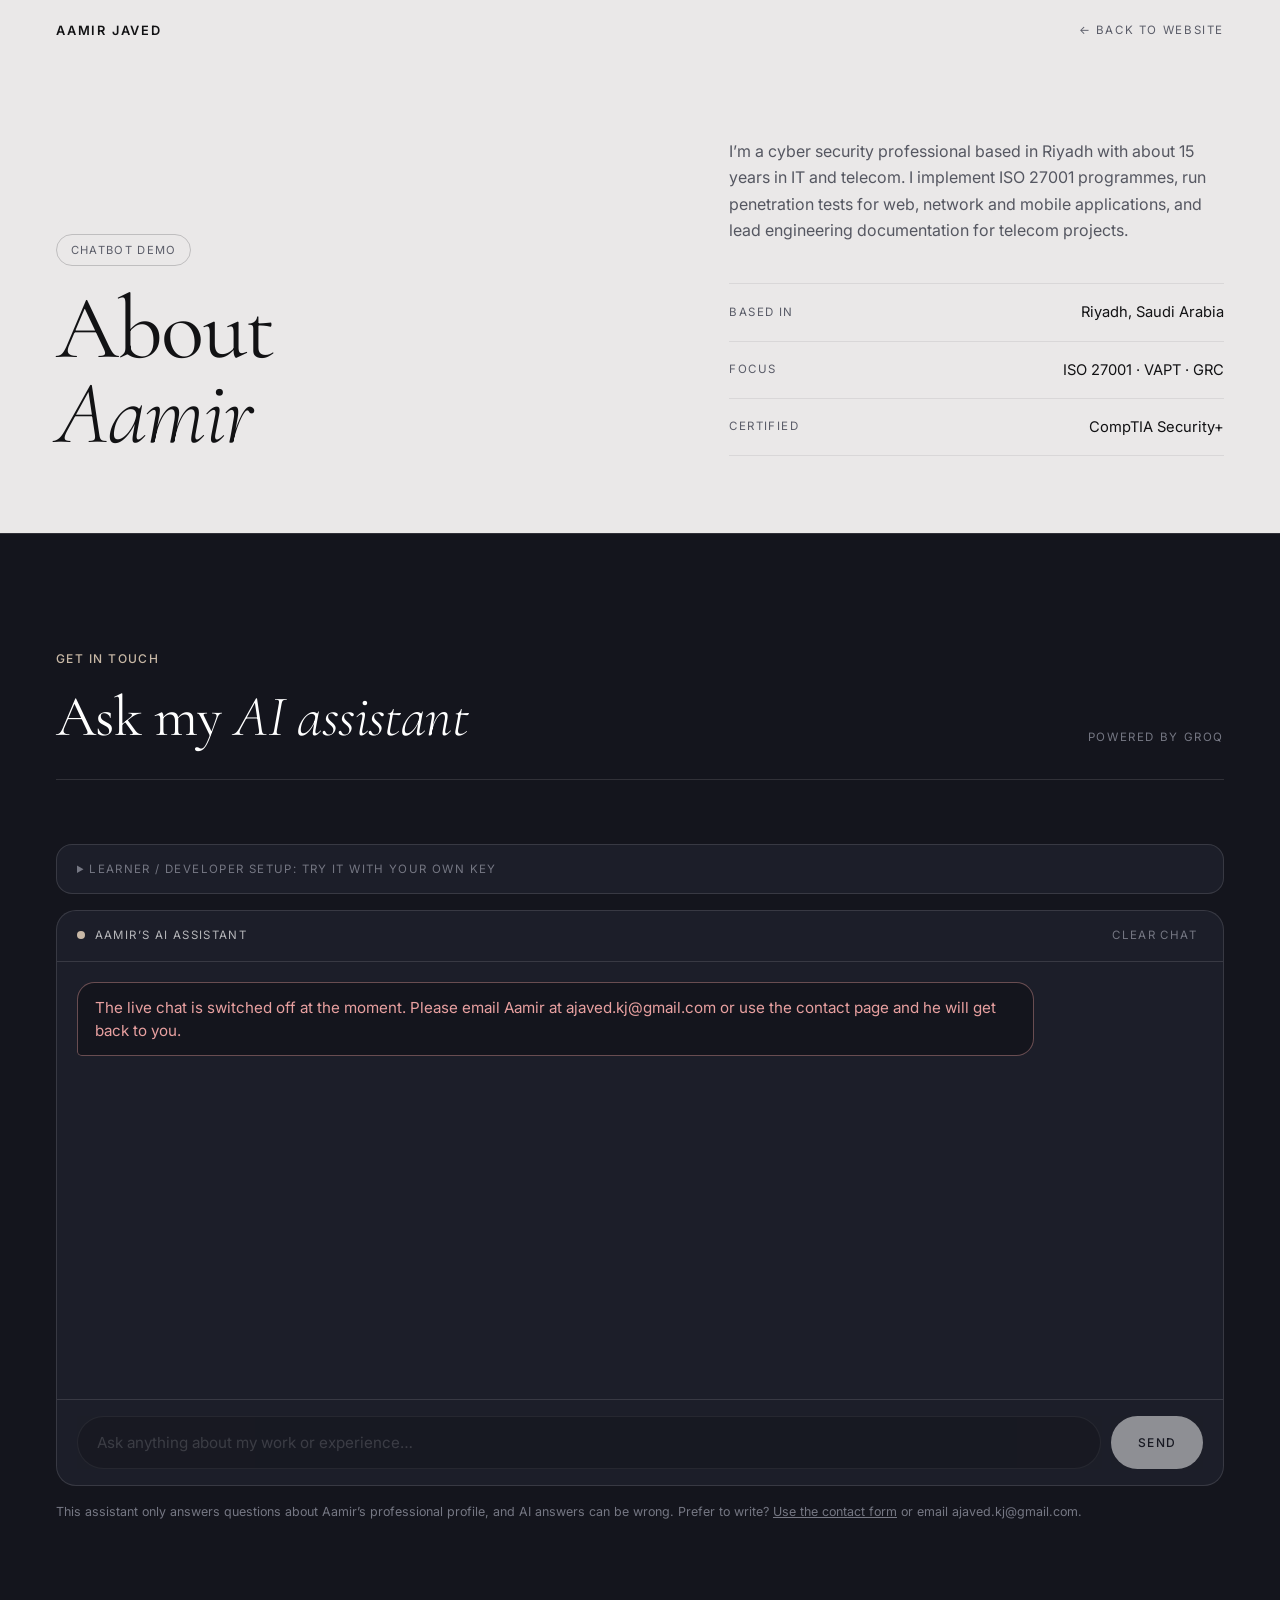
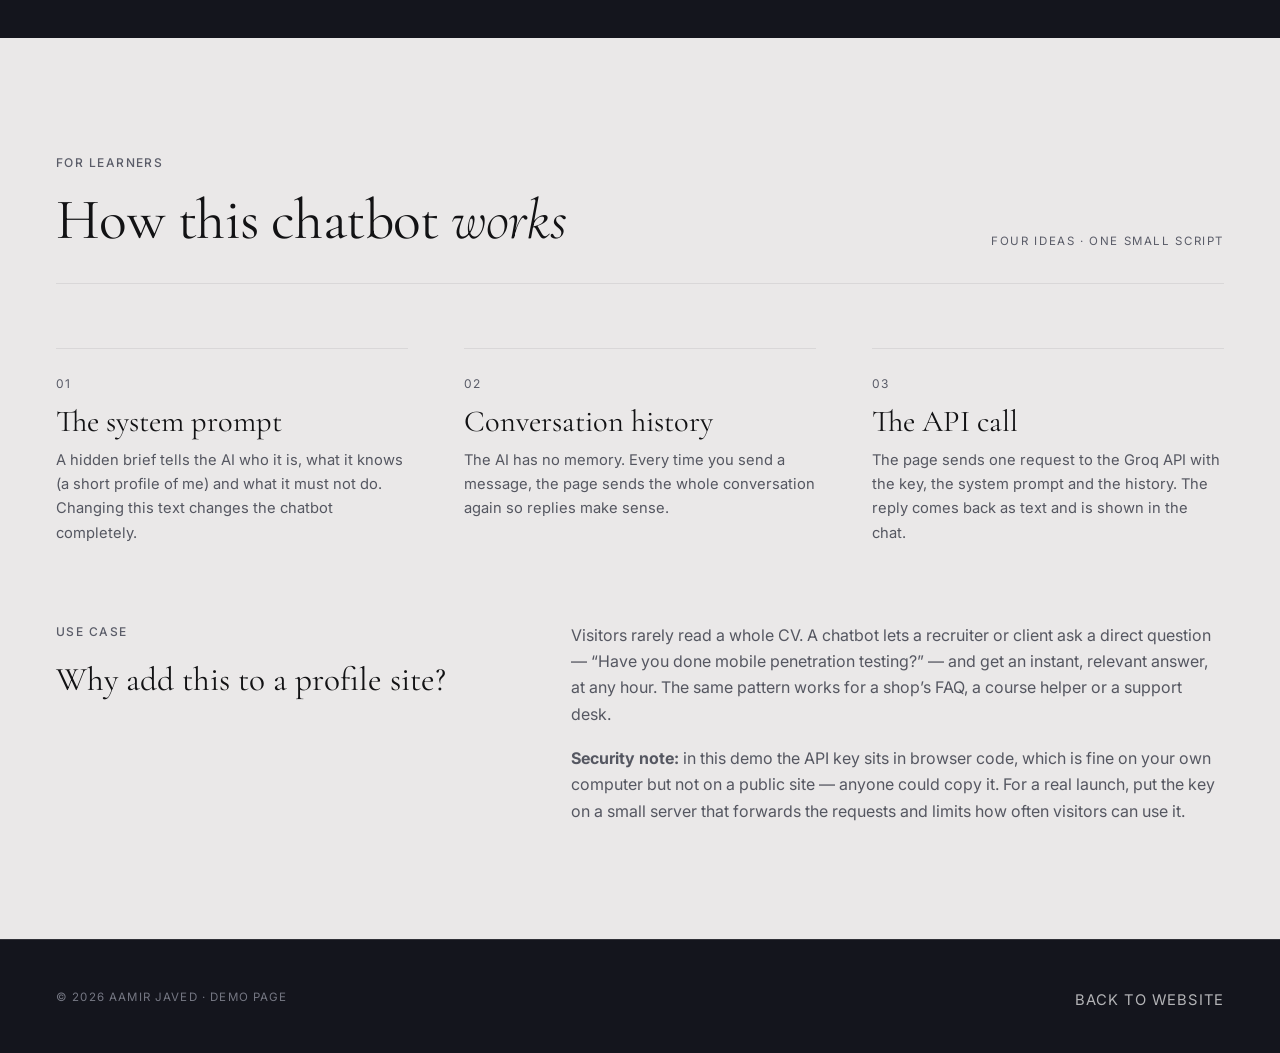
==== chatbot.html @ 87135694 "Add profile chatbot and link Get in touch buttons to it - chatbot.html/chatbot.js: simple chat page " ====
<!DOCTYPE html>
<html lang="en">
<head>
  <meta charset="utf-8">
  <meta name="viewport" content="width=device-width, initial-scale=1">
  <title>Ask Aamir's AI — Chatbot Demo</title>
  <meta name="description" content="A simple demo chatbot that answers questions about Aamir Javed, built with plain HTML, JavaScript and the Groq API.">
  <link rel="preconnect" href="https://fonts.googleapis.com">
  <link rel="preconnect" href="https://fonts.gstatic.com" crossorigin>
  <link href="https://fonts.googleapis.com/css2?family=Cormorant+Garamond:ital,wght@0,300;0,400;0,500;1,300;1,400&family=Inter:wght@300;400;500&display=swap" rel="stylesheet">
  <link rel="stylesheet" href="styles.css">
  <style>
    /* Page-specific styles for the chatbot demo (colours come from styles.css tokens) */
    .demo-top { display: flex; justify-content: space-between; align-items: center; padding: 1.25rem var(--gutter); max-width: var(--max); margin: 0 auto; }
    .demo-top a.brand { font-size: .8rem; font-weight: 600; letter-spacing: .14em; text-transform: uppercase; }
    .demo-top a.back { font-size: .72rem; letter-spacing: .14em; text-transform: uppercase; color: var(--slate-strong); }
    .demo-top a.back:hover { color: var(--obsidian); }
    .intro { padding: clamp(2.5rem, 6vw, 5rem) 0 clamp(3rem, 6vw, 5rem); }
    .intro__grid { display: grid; gap: 2.5rem; }
    @media (min-width: 900px) { .intro__grid { grid-template-columns: 6fr 5fr; gap: 5rem; align-items: end; } }
    .badge { display: inline-block; padding: .35rem .85rem; border-radius: 999px; border: 1px solid rgba(20,21,29,.2); font-size: .7rem; letter-spacing: .12em; text-transform: uppercase; color: var(--slate-strong); margin-bottom: 1.25rem; }

    /* Key box (shown only when no key is configured) */
    .keybox { margin-bottom: 1rem; padding: .9rem 1.25rem; border: 1px solid var(--hair-dark); border-radius: 1rem; background: var(--charcoal); }
    .keybox summary { cursor: pointer; font-size: .72rem; letter-spacing: .12em; text-transform: uppercase; color: var(--slate); }
    .keybox > p, .keybox > form { margin-top: .85rem; }
    .keybox p { font-size: .85rem; color: var(--body-dark); }
    .keybox__row { display: flex; gap: .6rem; flex-wrap: wrap; }
    .keybox input { flex: 1 1 14rem; min-width: 0; background: var(--obsidian); border: 1px solid var(--hair-dark); border-radius: 999px; padding: .7rem 1.1rem; color: var(--chalk); }
    .keybox input:focus { outline: none; border-color: var(--champagne); }
    .keybox[hidden] { display: none; }

    /* Chat window */
    .chat { background: var(--charcoal); border: 1px solid var(--hair-dark); border-radius: 1.25rem; display: flex; flex-direction: column; height: min(36rem, 75vh); overflow: hidden; }
    .chat__head { display: flex; justify-content: space-between; align-items: center; gap: 1rem; padding: .9rem 1.25rem; border-bottom: 1px solid var(--hair-dark); font-size: .72rem; letter-spacing: .12em; text-transform: uppercase; color: var(--body-dark); }
    .chat__head i { display: inline-block; width: 8px; height: 8px; border-radius: 50%; background: var(--champagne); margin-right: .6rem; }
    .chat__clear { background: none; border: 0; color: var(--slate); font-size: .72rem; letter-spacing: .12em; text-transform: uppercase; cursor: pointer; }
    .chat__clear:hover { color: var(--chalk); }
    .chat__log { flex: 1; overflow-y: auto; padding: 1.25rem; display: flex; flex-direction: column; gap: .9rem; scroll-behavior: smooth; }
    .msg { max-width: 85%; padding: .8rem 1.05rem; border-radius: 1.1rem; font-size: .95rem; line-height: 1.55; white-space: pre-wrap; overflow-wrap: anywhere; }
    .msg--bot { align-self: flex-start; background: var(--obsidian); color: var(--chalk); border: 1px solid var(--hair-dark); border-bottom-left-radius: .3rem; }
    .msg--user { align-self: flex-end; background: var(--paper); color: var(--ink); border-bottom-right-radius: .3rem; }
    .msg--error { color: #E8A0A0; border-color: rgba(232, 160, 160, .4); }
    .typing { display: inline-flex; gap: 5px; padding: .35rem 0; }
    .typing span { width: 6px; height: 6px; border-radius: 50%; background: var(--slate); animation: blink 1.2s infinite ease-in-out; }
    .typing span:nth-child(2) { animation-delay: .15s; }
    .typing span:nth-child(3) { animation-delay: .3s; }
    @keyframes blink { 0%, 80%, 100% { opacity: .25; } 40% { opacity: 1; } }
    .chat__suggest { display: flex; flex-wrap: wrap; gap: .5rem; padding: 0 1.25rem .9rem; }
    .chip { background: transparent; cursor: pointer; font-size: .78rem; padding: .45rem .95rem; border-radius: 999px; border: 1px solid var(--hair-dark); color: var(--body-dark); transition: background .3s, color .3s; }
    .chip:hover { background: var(--chalk); color: var(--obsidian); }
    .chat__form { display: flex; gap: .6rem; padding: 1rem 1.25rem; border-top: 1px solid var(--hair-dark); }
    .chat__input { flex: 1; min-width: 0; background: var(--obsidian); border: 1px solid var(--hair-dark); border-radius: 999px; padding: .8rem 1.2rem; color: var(--chalk); font-size: .95rem; }
    .chat__input:focus { outline: none; border-color: var(--champagne); }
    .chat__input::placeholder { color: rgba(255,255,255,.3); }
    .chat__send:disabled, .chat__input:disabled { opacity: .5; cursor: not-allowed; }
    .note { margin-top: 1rem; font-size: .78rem; color: var(--slate); }
    @media (prefers-reduced-motion: reduce) { .typing span { animation: none; opacity: .6; } .chat__log { scroll-behavior: auto; } }
  </style>
</head>
<body>

  <!-- [LIGHT] TOP BAR -->
  <div class="section--light">
    <div class="demo-top">
      <a class="brand" href="index.html">Aamir Javed</a>
      <a class="back" href="index.html">← Back to website</a>
    </div>
  </div>

  <main id="main">

    <!-- [LIGHT] ABOUT US (dummy profile) -->
    <section class="section--light intro">
      <div class="wrap">
        <div class="intro__grid">
          <div>
            <span class="badge">Chatbot demo</span>
            <h1 class="text-billboard">About<br><em>Aamir</em></h1>
          </div>
          <div>
            <p class="text-body">
              I’m a cyber security professional based in Riyadh with about 15 years in IT and telecom.
              I implement ISO 27001 programmes, run penetration tests for web, network and mobile
              applications, and lead engineering documentation for telecom projects.
            </p>
            <dl class="facts">
              <div><dt>Based in</dt><dd>Riyadh, Saudi Arabia</dd></div>
              <div><dt>Focus</dt><dd>ISO 27001 · VAPT · GRC</dd></div>
              <div><dt>Certified</dt><dd>CompTIA Security+</dd></div>
            </dl>
          </div>
        </div>
      </div>
    </section>

    <!-- [DARK] CHATBOT -->
    <section class="section section--dark" id="chat-section">
      <div class="wrap">
        <div class="sec-head">
          <div>
            <span class="eyebrow">Get in touch</span>
            <h2 class="text-section-title">Ask my <em>AI assistant</em></h2>
          </div>
          <p class="sec-head__meta">Powered by Groq</p>
        </div>

        <details class="keybox" id="keybox" hidden>
          <summary>Learner / developer setup: try it with your own key</summary>
          <p>Paste your own Groq API key to test this demo. It is kept only in this browser tab and sent only to api.groq.com.</p>
          <form class="keybox__row" id="key-form">
            <label for="key-input" style="position:absolute;left:-9999px">Groq API key</label>
            <input id="key-input" type="password" autocomplete="off" placeholder="gsk_…" spellcheck="false">
            <button class="btn btn--light" type="submit">Use key</button>
          </form>
        </details>

        <div class="chat" aria-label="Chat with Aamir's AI assistant">
          <div class="chat__head">
            <span><i></i>Aamir’s AI assistant</span>
            <button class="chat__clear" id="clear-btn" type="button">Clear chat</button>
          </div>
          <div class="chat__log" id="log" role="log" aria-live="polite"></div>
          <div class="chat__suggest" id="suggest">
            <button class="chip" type="button">What does Aamir do?</button>
            <button class="chip" type="button">Tell me about his VAPT experience</button>
            <button class="chip" type="button">Which certifications does he hold?</button>
            <button class="chip" type="button">How can I contact him?</button>
          </div>
          <form class="chat__form" id="chat-form" autocomplete="off">
            <label for="chat-input" style="position:absolute;left:-9999px">Your question</label>
            <input class="chat__input" id="chat-input" type="text" maxlength="500" placeholder="Ask anything about my work or experience…">
            <button class="btn btn--light chat__send" id="send-btn" type="submit">Send</button>
          </form>
        </div>
        <p class="note">This assistant only answers questions about Aamir’s professional profile, and AI answers can be wrong.
          Prefer to write? <a href="contact.html" style="text-decoration:underline">Use the contact form</a> or email ajaved.kj@gmail.com.</p>      </div>
    </section>

    <!-- [LIGHT] HOW IT WORKS (for learners) -->
    <section class="section section--light">
      <div class="wrap">
        <div class="sec-head" style="border-color:var(--hair-light)">
          <div>
            <span class="eyebrow">For learners</span>
            <h2 class="text-section-title">How this chatbot <em>works</em></h2>
          </div>
          <p class="sec-head__meta">Four ideas · one small script</p>
        </div>

        <div class="cols-3" style="--tone:light">
          <div class="col-item" style="border-color:var(--hair-light)">
            <span class="col-item__num" style="color:var(--slate-strong)">01</span>
            <h3>The system prompt</h3>
            <p style="color:var(--body-light)">A hidden brief tells the AI who it is, what it knows (a short profile of me) and what it must not do. Changing this text changes the chatbot completely.</p>
          </div>
          <div class="col-item" style="border-color:var(--hair-light)">
            <span class="col-item__num" style="color:var(--slate-strong)">02</span>
            <h3>Conversation history</h3>
            <p style="color:var(--body-light)">The AI has no memory. Every time you send a message, the page sends the whole conversation again so replies make sense.</p>
          </div>
          <div class="col-item" style="border-color:var(--hair-light)">
            <span class="col-item__num" style="color:var(--slate-strong)">03</span>
            <h3>The API call</h3>
            <p style="color:var(--body-light)">The page sends one request to the Groq API with the key, the system prompt and the history. The reply comes back as text and is shown in the chat.</p>
          </div>
        </div>

        <div class="split" style="margin-top:clamp(3rem,6vw,5rem)">
          <div>
            <span class="eyebrow">Use case</span>
            <h3 class="text-lead">Why add this to a profile site?</h3>
          </div>
          <div>
            <p class="text-body">Visitors rarely read a whole CV. A chatbot lets a recruiter or client ask a direct question — “Have you done mobile penetration testing?” — and get an instant, relevant answer, at any hour. The same pattern works for a shop’s FAQ, a course helper or a support desk.</p>
            <p class="text-body"><strong>Security note:</strong> in this demo the API key sits in browser code, which is fine on your own computer but not on a public site — anyone could copy it. For a real launch, put the key on a small server that forwards the requests and limits how often visitors can use it.</p>
          </div>
        </div>
      </div>
    </section>
  </main>

  <footer class="footer">
    <div class="wrap">
      <div class="footer__base" style="margin-top:0;padding-top:0;border-top:0">
        <span>© <span id="year">2026</span> Aamir Javed · Demo page</span>
        <span><a href="index.html">Back to website</a></span>
      </div>
    </div>
  </footer>

  <!-- Your key lives in config.js (git-ignored). See config.example.js -->
  <script src="config.js"></script>
  <script src="chatbot.js"></script>
</body>
</html>
---- styles.css ----
/* ==========================================================================
   Luxury Editorial Profile — shared styles
   Tokens come from aventura_luxury_editorial_design_system.md
   ========================================================================== */

:root {
  /* Palette */
  --paper: #EAE8E8;
  --bone: #F4F2EF;
  --obsidian: #14151D;
  --charcoal: #1C1E29;
  --ink: #121214;
  --chalk: #FFFFFF;
  --slate: #757783;
  --slate-strong: #5A5C68;      /* slightly darker slate for small text on light (better contrast) */
  --champagne: #C8B8A6;
  --hair-light: rgba(20, 21, 29, 0.08);
  --hair-dark: rgba(255, 255, 255, 0.12);
  --body-light: #555761;
  --body-dark: rgba(255, 255, 255, 0.68);

  /* Type */
  --font-display: 'Cormorant Garamond', 'Playfair Display', Georgia, serif;
  --font-body: 'Inter', -apple-system, 'Segoe UI', sans-serif;

  /* Layout */
  --gutter: clamp(1.5rem, 5vw, 3.5rem);
  --max: 1280px;
  --ease: cubic-bezier(0.22, 0.61, 0.36, 1);
}

*, *::before, *::after { box-sizing: border-box; }
html { scroll-behavior: smooth; -webkit-text-size-adjust: 100%; }
body {
  margin: 0;
  background: var(--paper);
  color: var(--ink);
  font-family: var(--font-body);
  font-size: 1rem;
  line-height: 1.65;
  font-weight: 400;
  -webkit-font-smoothing: antialiased;
}
img { max-width: 100%; display: block; }
a { color: inherit; text-decoration: none; }
h1, h2, h3, p, ul { margin: 0; }
ul { padding: 0; list-style: none; }
button, input, select, textarea { font: inherit; color: inherit; }
:focus-visible { outline: 2px solid var(--champagne); outline-offset: 3px; }

.skip-link {
  position: absolute; left: 1rem; top: -4rem; z-index: 100;
  background: var(--obsidian); color: var(--chalk);
  padding: 0.6rem 1rem; border-radius: 999px; font-size: 0.8rem;
  transition: top 0.2s;
}
.skip-link:focus { top: 1rem; }

/* ---------- Layout helpers ---------- */
.wrap { max-width: var(--max); margin: 0 auto; padding: 0 var(--gutter); }
.section { padding: clamp(4.5rem, 9vw, 8rem) 0; }
.section--light { background: var(--paper); color: var(--ink); }
.section--bone  { background: var(--bone);  color: var(--ink); }
.section--dark  { background: var(--obsidian); color: var(--chalk); border-top: 1px solid var(--hair-dark); }
.section--tight-top { padding-top: 0; }

/* ---------- Typography ---------- */
.text-billboard {
  font-family: var(--font-display);
  font-size: clamp(3.2rem, 7vw, 6.5rem);
  line-height: 0.95;
  letter-spacing: -0.02em;
  font-weight: 400;
}
.text-section-title {
  font-family: var(--font-display);
  font-size: clamp(2.2rem, 4.5vw, 4rem);
  line-height: 1.05;
  font-weight: 400;
  letter-spacing: -0.01em;
}
.text-lead {
  font-family: var(--font-display);
  font-size: clamp(1.5rem, 2.6vw, 2.25rem);
  line-height: 1.25;
  font-weight: 400;
}
.text-billboard em, .text-section-title em, .text-lead em { font-style: italic; font-weight: 300; }
.eyebrow {
  display: block;
  font-size: 0.75rem;
  letter-spacing: 0.12em;
  text-transform: uppercase;
  font-weight: 500;
  color: var(--slate-strong);
  margin-bottom: 1.1rem;
}
.section--dark .eyebrow { color: var(--champagne); }
.text-body { color: var(--body-light); }
.section--dark .text-body { color: var(--body-dark); }
.text-body + .text-body { margin-top: 1.1rem; }
.mono { font-variant-numeric: tabular-nums; letter-spacing: 0.04em; }

/* ---------- Buttons ---------- */
.btn {
  display: inline-flex; align-items: center; gap: 0.6rem;
  padding: 0.85rem 1.6rem;
  border-radius: 999px;
  font-size: 0.75rem; letter-spacing: 0.12em; text-transform: uppercase; font-weight: 500;
  border: 1px solid transparent;
  cursor: pointer;
  transition: background 0.3s var(--ease), color 0.3s var(--ease), border-color 0.3s var(--ease), transform 0.3s var(--ease);
}
.btn:hover { transform: translateY(-1px); }
.btn--solid { background: var(--obsidian); color: var(--chalk); }
.btn--solid:hover { background: #000; }
.btn--ghost { border-color: rgba(20, 21, 29, 0.25); color: var(--ink); background: transparent; }
.btn--ghost:hover { background: var(--obsidian); color: var(--chalk); border-color: var(--obsidian); }
.btn--light { background: var(--chalk); color: var(--obsidian); }
.btn--light:hover { background: var(--bone); }
.btn--ghost-dark { border-color: var(--hair-dark); color: var(--chalk); background: transparent; }
.btn--ghost-dark:hover { background: var(--chalk); color: var(--obsidian); }
.btn .arrow { transition: transform 0.3s var(--ease); }
.btn:hover .arrow { transform: translateX(3px); }

/* ---------- Navigation ---------- */
.nav {
  position: fixed; inset: 0 0 auto 0; z-index: 50;
  background: rgba(234, 232, 232, 0.8);
  -webkit-backdrop-filter: blur(14px); backdrop-filter: blur(14px);
  border-bottom: 1px solid rgba(0, 0, 0, 0.05);
  transition: box-shadow 0.3s;
}
.nav.is-scrolled { box-shadow: 0 8px 30px -18px rgba(20, 21, 29, 0.35); }
.nav__inner { display: flex; align-items: center; justify-content: space-between; padding: 1.1rem var(--gutter); max-width: var(--max); margin: 0 auto; }
.nav__brand { font-size: 0.8rem; font-weight: 600; letter-spacing: 0.14em; text-transform: uppercase; color: var(--obsidian); }
.nav__links { display: none; align-items: center; gap: 2.25rem; }
.nav__links a {
  font-size: 0.72rem; letter-spacing: 0.14em; text-transform: uppercase; color: var(--slate-strong);
  position: relative; padding: 0.25rem 0; transition: color 0.25s;
}
.nav__links a::after {
  content: ''; position: absolute; left: 0; right: 0; bottom: -2px; height: 1px;
  background: currentColor; transform: scaleX(0); transform-origin: left; transition: transform 0.3s var(--ease);
}
.nav__links a:hover, .nav__links a[aria-current="page"] { color: var(--obsidian); }
.nav__links a:hover::after, .nav__links a[aria-current="page"]::after { transform: scaleX(1); }
.nav__cta { display: none; padding: 0.7rem 1.3rem; }
.nav__toggle {
  width: 44px; height: 44px; border-radius: 50%; border: 1px solid rgba(20, 21, 29, 0.2);
  background: transparent; cursor: pointer; display: grid; place-content: center; gap: 5px;
}
.nav__toggle span { display: block; width: 18px; height: 1px; background: var(--obsidian); transition: transform 0.3s var(--ease), opacity 0.2s; }
.nav__toggle[aria-expanded="true"] span:nth-child(1) { transform: translateY(3px) rotate(45deg); }
.nav__toggle[aria-expanded="true"] span:nth-child(2) { transform: translateY(-3px) rotate(-45deg); }

.mobile-menu {
  position: fixed; inset: 0; z-index: 40; background: var(--obsidian); color: var(--chalk);
  display: flex; flex-direction: column; justify-content: center; gap: 0.5rem;
  padding: 6rem var(--gutter) 3rem;
  opacity: 0; visibility: hidden; transition: opacity 0.35s var(--ease), visibility 0.35s;
}
.mobile-menu.is-open { opacity: 1; visibility: visible; }
.mobile-menu a { font-family: var(--font-display); font-size: clamp(2.4rem, 10vw, 3.5rem); line-height: 1.15; border-bottom: 1px solid var(--hair-dark); padding: 0.5rem 0; }
.mobile-menu a:hover { color: var(--champagne); }
.mobile-menu small { margin-top: 2rem; color: var(--slate); font-size: 0.75rem; letter-spacing: 0.12em; text-transform: uppercase; }

@media (min-width: 900px) {
  .nav__links { display: flex; }
  .nav__cta { display: inline-flex; }
  .nav__toggle { display: none; }
  .mobile-menu { display: none; }
}

/* ---------- Image placeholders ---------- */
.ph {
  position: relative; overflow: hidden; border-radius: 1rem;
  background-color: #DCD9D5;
  background-image:
    linear-gradient(to top right, transparent calc(50% - 0.5px), rgba(20, 21, 29, 0.13) 50%, transparent calc(50% + 0.5px)),
    linear-gradient(to bottom right, transparent calc(50% - 0.5px), rgba(20, 21, 29, 0.13) 50%, transparent calc(50% + 0.5px)),
    linear-gradient(135deg, #D4D1CC 0%, #F0EEEB 100%);
  display: grid; place-content: center; text-align: center;
  color: var(--slate-strong);
}
.ph__label {
  background: var(--bone); padding: 0.55rem 1rem; border-radius: 999px;
  font-size: 0.68rem; letter-spacing: 0.12em; text-transform: uppercase; font-weight: 500;
  box-shadow: 0 0 0 1px var(--hair-light);
}
.ph__label span { display: block; color: var(--slate); font-size: 0.62rem; margin-top: 0.1rem; letter-spacing: 0.1em; }
.ph--dark {
  background-color: #1C1E29;
  background-image:
    linear-gradient(to top right, transparent calc(50% - 0.5px), rgba(255, 255, 255, 0.1) 50%, transparent calc(50% + 0.5px)),
    linear-gradient(to bottom right, transparent calc(50% - 0.5px), rgba(255, 255, 255, 0.1) 50%, transparent calc(50% + 0.5px)),
    linear-gradient(135deg, #1C1E29 0%, #262938 100%);
  color: var(--slate);
}
.ph--dark .ph__label { background: var(--obsidian); color: var(--body-dark); box-shadow: 0 0 0 1px var(--hair-dark); }
.ar-45 { aspect-ratio: 4 / 5; }
.ar-34 { aspect-ratio: 3 / 4; }
.ar-169 { aspect-ratio: 16 / 9; }
.ar-219 { aspect-ratio: 21 / 9; }
.ar-11 { aspect-ratio: 1 / 1; }

/* ---------- Hero ---------- */
.hero { padding: clamp(8rem, 14vw, 11rem) 0 clamp(3.5rem, 6vw, 5rem); }
.hero__grid { display: grid; gap: 3rem; align-items: start; }
.hero__title { margin-bottom: 2rem; }
.hero__intro { max-width: 34rem; }
.hero__actions { display: flex; flex-wrap: wrap; gap: 0.75rem; margin-top: 2.25rem; }
.hero__media { position: relative; }
.hero__media .ph { box-shadow: 0 40px 80px -40px rgba(20, 21, 29, 0.45); border-radius: 1.25rem; }
.hero__tag {
  position: absolute; left: -0.75rem; bottom: 2rem;
  background: var(--obsidian); color: var(--chalk);
  padding: 0.9rem 1.2rem; border-radius: 999px;
  font-size: 0.7rem; letter-spacing: 0.12em; text-transform: uppercase;
  display: flex; align-items: center; gap: 0.6rem;
}
.hero__tag i { width: 8px; height: 8px; border-radius: 50%; background: var(--champagne); box-shadow: 0 0 0 4px rgba(200, 184, 166, 0.25); }
@media (min-width: 960px) {
  .hero__grid { grid-template-columns: 7fr 5fr; gap: 4rem; }
  .hero__media { padding-top: 3rem; }
}

/* Stats */
.stats { display: grid; grid-template-columns: repeat(2, 1fr); border-top: 1px solid var(--hair-light); margin-top: clamp(3rem, 6vw, 5rem); }
.stat { padding: 1.75rem 0; border-bottom: 1px solid var(--hair-light); }
.stat:nth-child(odd) { padding-right: 1rem; }
.stat__num { font-family: var(--font-display); font-size: clamp(2.6rem, 5vw, 4rem); line-height: 1; letter-spacing: -0.02em; }
.stat__label { margin-top: 0.5rem; font-size: 0.72rem; letter-spacing: 0.12em; text-transform: uppercase; color: var(--slate-strong); }
@media (min-width: 800px) {
  .stats { grid-template-columns: repeat(4, 1fr); }
  .stat { border-bottom: 0; padding: 2rem 1.5rem 0 0; }
}

/* ---------- Section header (title left, meta right, hairline under) ---------- */
.sec-head {
  display: flex; flex-direction: column; gap: 1rem;
  padding-bottom: 2rem; margin-bottom: clamp(2.5rem, 5vw, 4.5rem);
  border-bottom: 1px solid var(--hair-light);
}
.section--dark .sec-head { border-color: var(--hair-dark); }
.sec-head__meta { font-size: 0.72rem; letter-spacing: 0.14em; text-transform: uppercase; color: var(--slate-strong); }
.section--dark .sec-head__meta { color: var(--slate); }
@media (min-width: 800px) {
  .sec-head { flex-direction: row; align-items: flex-end; justify-content: space-between; }
}

/* ---------- Asymmetric split (40 / 60) ---------- */
.split { display: grid; gap: 3rem; }
@media (min-width: 900px) {
  .split { grid-template-columns: 4fr 6fr; gap: 5rem; }
  .split--rev { grid-template-columns: 6fr 4fr; }
  .split__sticky { position: sticky; top: 7rem; align-self: start; }
}

/* About details list */
.facts { margin-top: 2.5rem; border-top: 1px solid var(--hair-light); }
.facts div { display: flex; justify-content: space-between; gap: 1.5rem; padding: 1rem 0; border-bottom: 1px solid var(--hair-light); font-size: 0.92rem; }
.facts dt { font-size: 0.72rem; letter-spacing: 0.12em; text-transform: uppercase; color: var(--slate-strong); padding-top: 0.15rem; }
.facts dd { margin: 0; text-align: right; }
.facts { margin-bottom: 0; }
dl.facts { margin-block: 2.5rem 0; }

/* ---------- Skills ---------- */
.skills-grid { display: grid; gap: 3rem; }
@media (min-width: 900px) { .skills-grid { grid-template-columns: repeat(3, 1fr); gap: 3.5rem; } }
.skill-col { border-top: 1px solid var(--hair-dark); padding-top: 1.5rem; }
.skill-col__index { font-size: 0.75rem; color: var(--slate); letter-spacing: 0.08em; }
.skill-col__title { font-family: var(--font-display); font-size: 1.9rem; font-weight: 400; margin: 0.6rem 0 0.5rem; line-height: 1.1; }
.skill-col__desc { font-size: 0.9rem; color: var(--body-dark); margin-bottom: 1.75rem; }
.bar { margin-bottom: 1.35rem; }
.bar__row { display: flex; justify-content: space-between; font-size: 0.85rem; margin-bottom: 0.55rem; }
.bar__row span:last-child { color: var(--slate); font-size: 0.75rem; letter-spacing: 0.06em; }
.bar__track { height: 2px; background: var(--hair-dark); position: relative; overflow: hidden; }
.bar__fill {
  position: absolute; inset: 0; background: var(--champagne);
  transform-origin: left; transform: scaleX(var(--level, 0.8));
}
html.js .bar__fill { transform: scaleX(0); transition: transform 1.2s var(--ease); }
html.js .is-visible .bar__fill, html.js .bar.is-visible .bar__fill { transform: scaleX(var(--level, 0.8)); }
.tags { display: flex; flex-wrap: wrap; gap: 0.5rem; }
.tag {
  padding: 0.45rem 0.95rem; border-radius: 999px; font-size: 0.78rem;
  border: 1px solid var(--hair-dark); color: var(--body-dark);
  transition: background 0.3s, color 0.3s, border-color 0.3s;
}
.tag:hover { background: var(--chalk); color: var(--obsidian); border-color: var(--chalk); }
.tags--light .tag { border-color: rgba(20, 21, 29, 0.18); color: var(--slate-strong); }
.tags--light .tag:hover { background: var(--obsidian); color: var(--chalk); border-color: var(--obsidian); }

/* ---------- Numbered index list (home preview) ---------- */
.index-list { border-top: 1px solid var(--hair-light); }
.index-item {
  display: grid; grid-template-columns: 3rem 1fr; gap: 0.25rem 1rem; align-items: baseline;
  padding: 1.75rem 0; border-bottom: 1px solid var(--hair-light);
  transition: padding 0.4s var(--ease), background 0.3s;
}
.index-item:hover { padding-left: 1rem; padding-right: 1rem; background: var(--bone); }
.index-item__num { font-size: 0.75rem; color: var(--slate-strong); letter-spacing: 0.08em; }
.index-item__title { font-family: var(--font-display); font-size: clamp(1.6rem, 3vw, 2.4rem); line-height: 1.1; }
.index-item__meta { grid-column: 2; font-size: 0.78rem; letter-spacing: 0.1em; text-transform: uppercase; color: var(--slate-strong); }
@media (min-width: 800px) {
  .index-item { grid-template-columns: 4rem 1fr 14rem 2rem; align-items: center; }
  .index-item__meta { grid-column: auto; text-align: right; }
  .index-item__arrow::after { content: '↗'; color: var(--slate-strong); transition: transform 0.3s var(--ease); display: inline-block; }
  .index-item:hover .index-item__arrow::after { transform: translate(2px, -2px); color: var(--obsidian); }
}

/* ---------- Accordion (experience + FAQ) ---------- */
.accordion { border-top: 1px solid var(--hair-light); }
.acc-item { border-bottom: 1px solid var(--hair-light); }
.acc-btn {
  width: 100%; background: none; border: 0; cursor: pointer; text-align: left;
  display: grid; grid-template-columns: 2.5rem 1fr 2.5rem; gap: 0.25rem 1rem; align-items: center;
  padding: 1.75rem 0;
}
.acc-btn__num { font-size: 0.75rem; color: var(--slate-strong); letter-spacing: 0.08em; }
.acc-btn__title { font-family: var(--font-display); font-size: clamp(1.5rem, 2.8vw, 2.3rem); line-height: 1.1; }
.acc-btn__meta { grid-column: 2; font-size: 0.75rem; letter-spacing: 0.1em; text-transform: uppercase; color: var(--slate-strong); }
.acc-btn__icon {
  grid-row: 1 / span 2; grid-column: 3; justify-self: end;
  width: 2.5rem; height: 2.5rem; border-radius: 50%; border: 1px solid rgba(20, 21, 29, 0.2);
  position: relative; transition: background 0.3s, border-color 0.3s;
}
.acc-btn__icon::before, .acc-btn__icon::after {
  content: ''; position: absolute; left: 50%; top: 50%; width: 12px; height: 1px; background: var(--obsidian);
  transform: translate(-50%, -50%); transition: transform 0.35s var(--ease), background 0.3s;
}
.acc-btn__icon::after { transform: translate(-50%, -50%) rotate(90deg); }
.acc-btn[aria-expanded="true"] .acc-btn__icon { background: var(--obsidian); border-color: var(--obsidian); }
.acc-btn[aria-expanded="true"] .acc-btn__icon::before, .acc-btn[aria-expanded="true"] .acc-btn__icon::after { background: var(--chalk); }
.acc-btn[aria-expanded="true"] .acc-btn__icon::after { transform: translate(-50%, -50%) rotate(0deg); }
.acc-btn:hover .acc-btn__title { font-style: italic; }
@media (min-width: 800px) {
  .acc-btn { grid-template-columns: 4rem 1fr 14rem 2.5rem; }
  .acc-btn__meta { grid-column: 3; text-align: right; }
  .acc-btn__icon { grid-row: auto; grid-column: 4; }
}
.acc-panel { display: grid; grid-template-rows: 0fr; transition: grid-template-rows 0.5s var(--ease); }
.acc-panel.is-open { grid-template-rows: 1fr; }
.acc-panel__inner { overflow: hidden; }
.acc-panel__body { padding: 0 0 2.25rem; display: grid; gap: 1.75rem; }
@media (min-width: 800px) { .acc-panel__body { padding-left: 4rem; grid-template-columns: 1.2fr 1fr; gap: 3rem; } }
.acc-panel__body--single { display: block; }
@media (min-width: 800px) { .acc-panel__body--single { padding-left: 4rem; } }
.role-list li { position: relative; padding: 0.7rem 0 0.7rem 1.4rem; border-top: 1px solid var(--hair-light); color: var(--body-light); font-size: 0.95rem; }
.role-list li:first-child { border-top: 0; }
.role-list li::before { content: ''; position: absolute; left: 0; top: 1.3rem; width: 7px; height: 1px; background: var(--obsidian); }
.role-side__label { font-size: 0.72rem; letter-spacing: 0.12em; text-transform: uppercase; color: var(--slate-strong); margin-bottom: 0.75rem; display: block; }
.role-side + .role-side { margin-top: 1.5rem; }
.role-kpi { font-family: var(--font-display); font-size: 2.6rem; line-height: 1; }

/* ---------- Education / timeline (dark) ---------- */
.timeline { display: grid; gap: 0; }
.tl-item { display: grid; gap: 0.5rem; padding: 1.75rem 0; border-bottom: 1px solid var(--hair-dark); }
.tl-item:first-child { border-top: 1px solid var(--hair-dark); }
.tl-item__year { font-size: 0.75rem; letter-spacing: 0.1em; color: var(--slate); }
.tl-item h3 { font-family: var(--font-display); font-weight: 400; font-size: 1.8rem; line-height: 1.15; }
.tl-item p { color: var(--body-dark); font-size: 0.92rem; }
@media (min-width: 800px) { .tl-item { grid-template-columns: 10rem 1fr 1fr; gap: 2rem; align-items: baseline; } }

/* ---------- Principles (3 col) ---------- */
.cols-3 { display: grid; gap: 2.5rem; }
@media (min-width: 900px) { .cols-3 { grid-template-columns: repeat(3, 1fr); gap: 3.5rem; } }
.col-item { border-top: 1px solid var(--hair-dark); padding-top: 1.25rem; }
.col-item__num { font-size: 0.75rem; color: var(--slate); letter-spacing: 0.08em; }
.col-item h3 { font-family: var(--font-display); font-weight: 400; font-size: 1.9rem; line-height: 1.1; margin: 0.6rem 0 0.6rem; }
.col-item p { font-size: 0.92rem; color: var(--body-dark); }

/* ---------- Call-out + Footer ---------- */
.callout { text-align: left; }
.callout__title { max-width: 14ch; margin-bottom: 2rem; }
.footer { padding: 3rem 0 2.5rem; border-top: 1px solid var(--hair-dark); background: var(--obsidian); color: var(--chalk); }
.footer__grid { display: grid; gap: 2rem; }
@media (min-width: 800px) { .footer__grid { grid-template-columns: 2fr 1fr 1fr; } }
.footer h4 { margin: 0 0 1rem; font-size: 0.72rem; letter-spacing: 0.14em; text-transform: uppercase; color: var(--slate); font-weight: 500; }
.footer li + li { margin-top: 0.5rem; }
.footer a { color: var(--body-dark); font-size: 0.92rem; transition: color 0.25s; }
.footer a:hover { color: var(--chalk); }
.footer__brand { font-family: var(--font-display); font-size: 1.8rem; line-height: 1.1; }
.footer__brand + p { margin-top: 0.75rem; color: var(--slate); font-size: 0.88rem; max-width: 24rem; }
.footer__base { margin-top: 3rem; padding-top: 1.5rem; border-top: 1px solid var(--hair-dark); display: flex; flex-wrap: wrap; justify-content: space-between; gap: 0.75rem; font-size: 0.72rem; letter-spacing: 0.1em; text-transform: uppercase; color: var(--slate); }

/* ---------- Page header (inner pages) ---------- */
.page-head { padding: clamp(8rem, 14vw, 11rem) 0 clamp(3rem, 6vw, 5rem); }
.page-head__grid { display: grid; gap: 2rem; }
@media (min-width: 900px) { .page-head__grid { grid-template-columns: 7fr 5fr; align-items: end; gap: 4rem; } }

/* ---------- Contact ---------- */
.contact-grid { display: grid; gap: 3.5rem; }
@media (min-width: 900px) { .contact-grid { grid-template-columns: 4fr 6fr; gap: 6rem; } }
.contact-list { margin-top: 2.5rem; border-top: 1px solid var(--hair-dark); }
.contact-list li { padding: 1.1rem 0; border-bottom: 1px solid var(--hair-dark); }
.contact-list span { display: block; font-size: 0.7rem; letter-spacing: 0.14em; text-transform: uppercase; color: var(--slate); margin-bottom: 0.25rem; }
.contact-list a, .contact-list p { font-family: var(--font-display); font-size: 1.5rem; line-height: 1.2; }
.contact-list a:hover { color: var(--champagne); }

.form { display: grid; gap: 1.75rem; }
.field { display: grid; gap: 0.5rem; }
.field label { font-size: 0.72rem; letter-spacing: 0.12em; text-transform: uppercase; color: var(--slate); }
.field input, .field select, .field textarea {
  width: 100%; background: transparent; border: 0; border-bottom: 1px solid var(--hair-dark);
  padding: 0.7rem 0; font-size: 1.05rem; color: var(--chalk); border-radius: 0;
  transition: border-color 0.3s;
}
.field select { appearance: none; -webkit-appearance: none; cursor: pointer; background-image: linear-gradient(45deg, transparent 50%, var(--slate) 50%), linear-gradient(135deg, var(--slate) 50%, transparent 50%); background-position: calc(100% - 12px) 55%, calc(100% - 7px) 55%; background-size: 5px 5px; background-repeat: no-repeat; }
.field select option { background: var(--obsidian); color: var(--chalk); }
.field textarea { min-height: 7rem; resize: vertical; line-height: 1.5; }
.field input::placeholder, .field textarea::placeholder { color: rgba(255, 255, 255, 0.28); }
.field input:focus, .field select:focus, .field textarea:focus { outline: none; border-bottom-color: var(--champagne); }
.field.has-error input, .field.has-error textarea, .field.has-error select { border-bottom-color: #E58C8C; }
.field__error { font-size: 0.78rem; color: #E8A0A0; min-height: 1.1em; }
.form__row { display: grid; gap: 1.75rem; }
@media (min-width: 700px) { .form__row { grid-template-columns: 1fr 1fr; gap: 2rem; } }
.form__foot { display: flex; flex-wrap: wrap; align-items: center; gap: 1.25rem; }
.form__note { font-size: 0.78rem; color: var(--slate); }
.form-success {
  display: none; padding: 2rem; border: 1px solid var(--hair-dark); border-radius: 1rem; background: var(--charcoal);
}
.form-success.is-visible { display: block; }
.form-success h3 { font-family: var(--font-display); font-weight: 400; font-size: 2rem; margin-bottom: 0.5rem; }
.form-success p { color: var(--body-dark); }

/* ---------- Motion ---------- */
html.js .reveal { opacity: 0; transform: translateY(26px); transition: opacity 0.9s var(--ease), transform 0.9s var(--ease); transition-delay: var(--d, 0s); }
html.js .reveal.is-visible { opacity: 1; transform: none; }

@media (prefers-reduced-motion: reduce) {
  html { scroll-behavior: auto; }
  html.js .reveal { opacity: 1; transform: none; transition: none; }
  html.js .bar__fill { transition: none; transform: scaleX(var(--level, 0.8)); }
  *, *::before, *::after { transition-duration: 0.01ms !important; animation-duration: 0.01ms !important; }
}
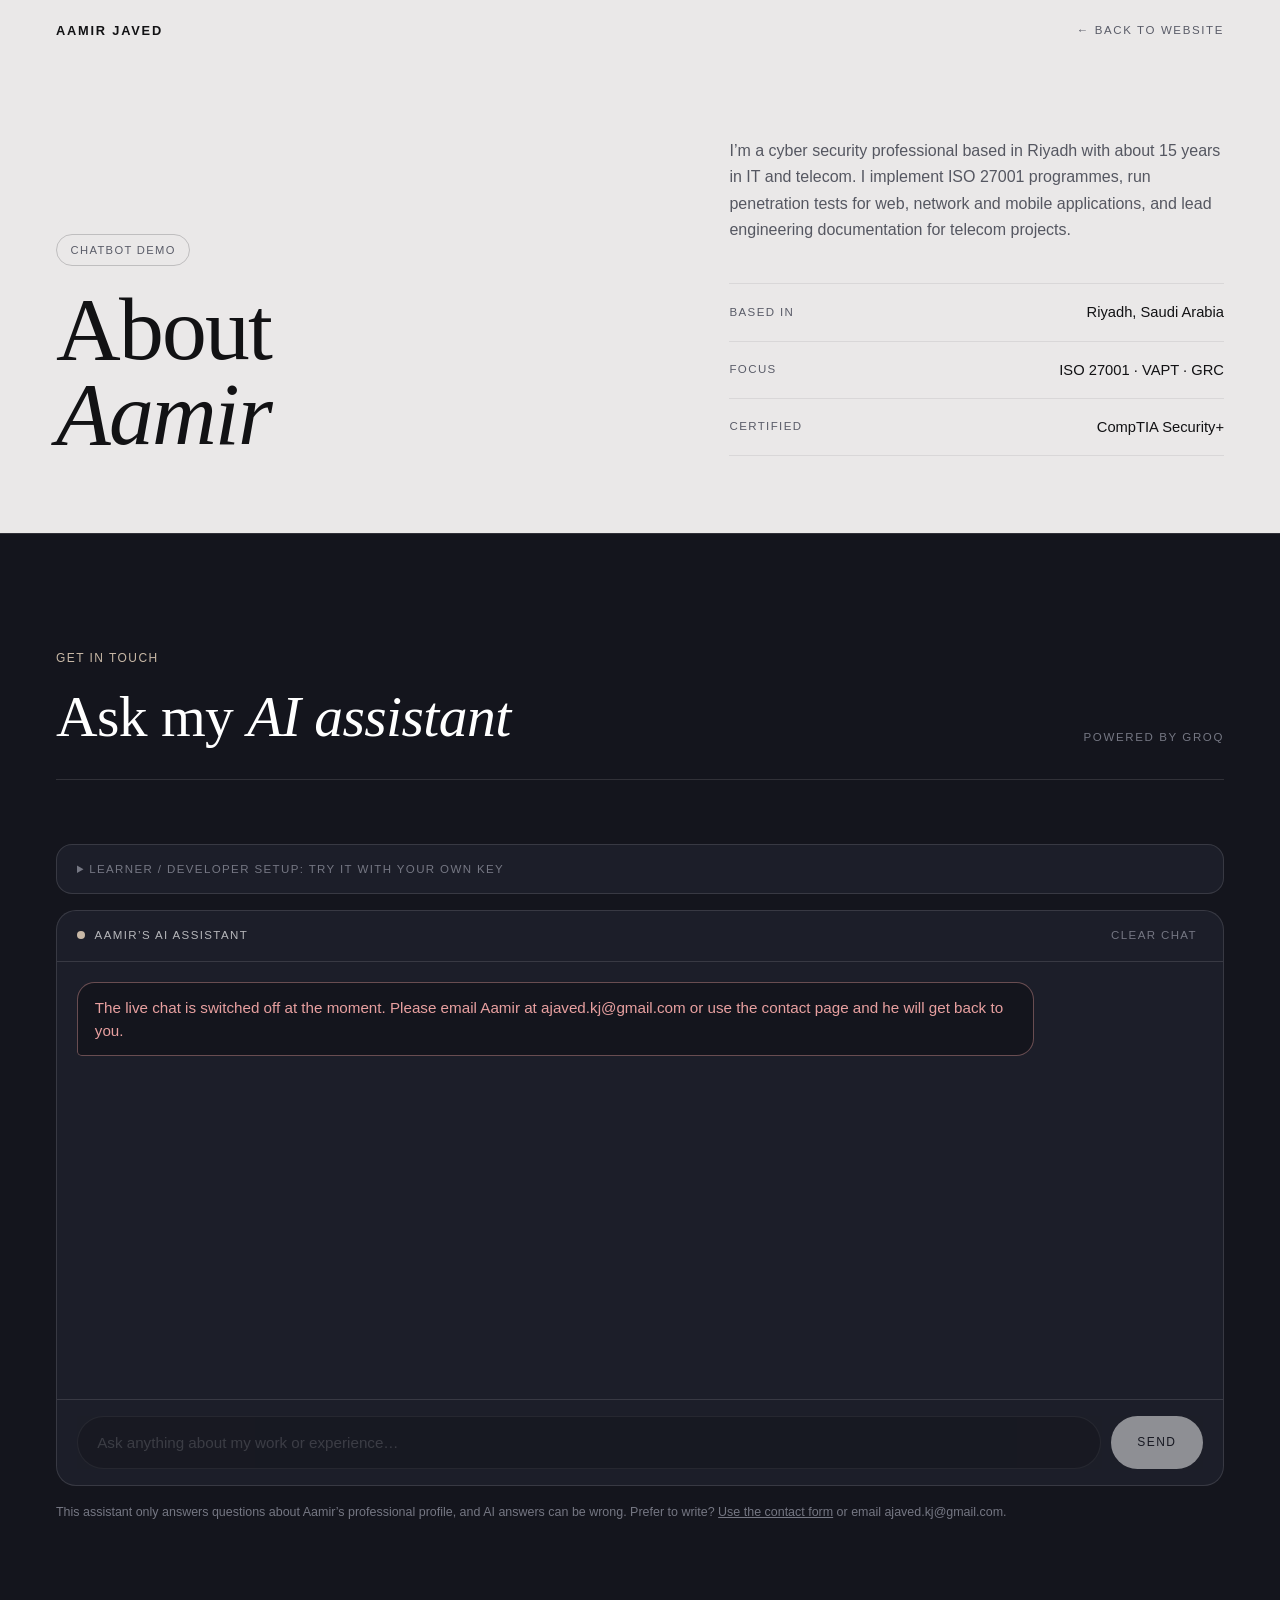
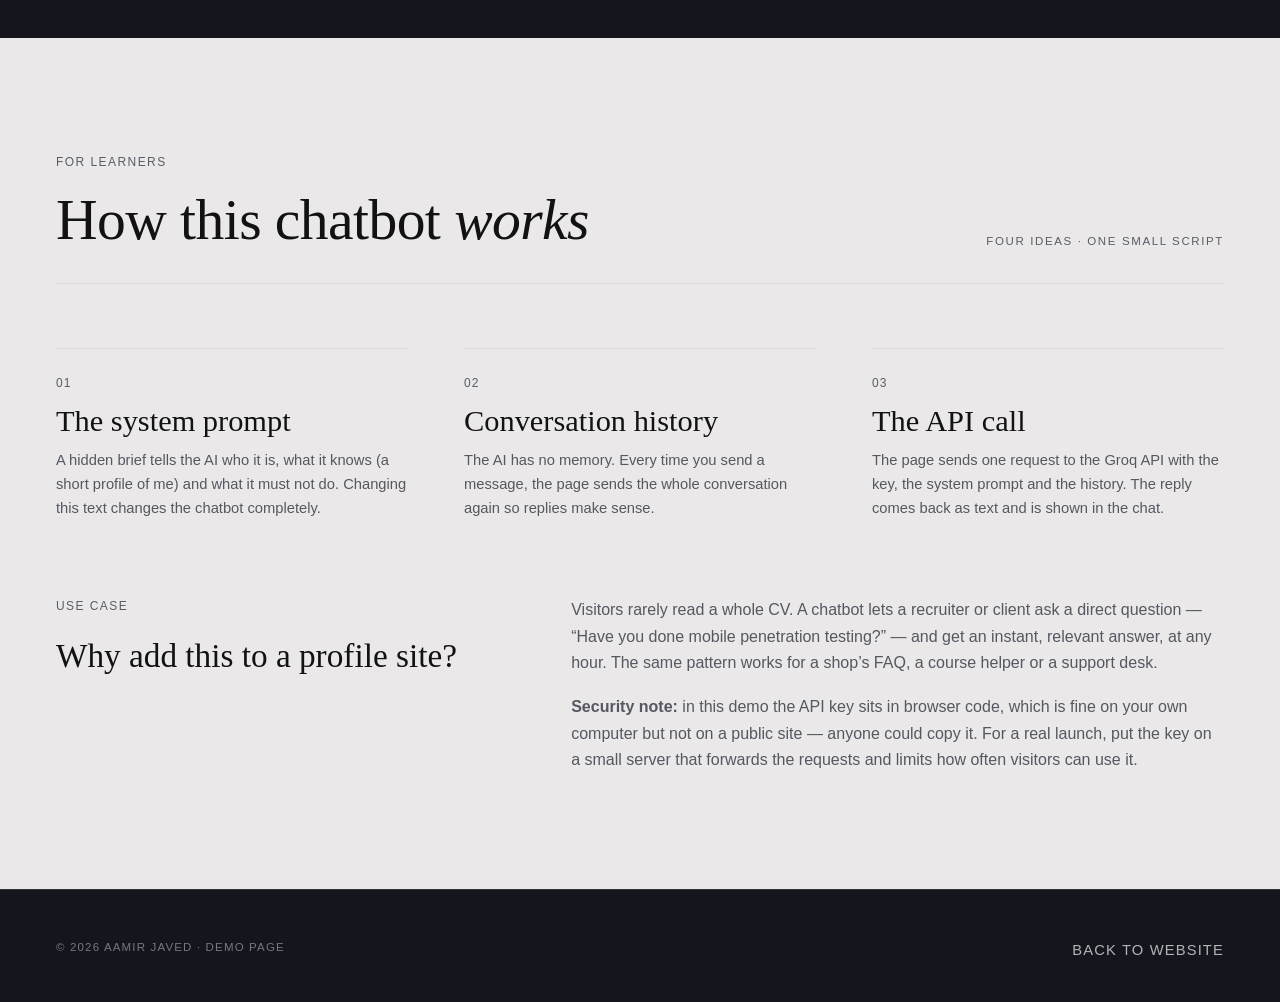
==== commit bf71768f: "Keep pasted API keys in memory only; add CSP and Forget-key button - Pasted key is held in page memo" ====
--- a/chatbot.html
+++ b/chatbot.html
@@ -5,6 +5,10 @@
   <meta name="viewport" content="width=device-width, initial-scale=1">
   <title>Ask Aamir's AI — Chatbot Demo</title>
   <meta name="description" content="A simple demo chatbot that answers questions about Aamir Javed, built with plain HTML, JavaScript and the Groq API.">
+  <!-- Security: this page can only load its own scripts/styles and can only send data to Groq (direct demo mode)
+       or to a Cloudflare Worker relay. Nothing can be sent anywhere else, even if something tried. -->
+  <meta http-equiv="Content-Security-Policy" content="default-src 'self'; script-src 'self'; style-src 'self' 'unsafe-inline' https://fonts.googleapis.com; font-src https://fonts.gstatic.com; img-src 'self' data:; connect-src 'self' https://api.groq.com https://*.workers.dev; object-src 'none'; base-uri 'none'; form-action 'none'">
+  <meta name="referrer" content="no-referrer">
   <link rel="preconnect" href="https://fonts.googleapis.com">
   <link rel="preconnect" href="https://fonts.gstatic.com" crossorigin>
   <link href="https://fonts.googleapis.com/css2?family=Cormorant+Garamond:ital,wght@0,300;0,400;0,500;1,300;1,400&family=Inter:wght@300;400;500&display=swap" rel="stylesheet">
@@ -107,10 +111,10 @@
 
         <details class="keybox" id="keybox" hidden>
           <summary>Learner / developer setup: try it with your own key</summary>
-          <p>Paste your own Groq API key to test this demo. It is kept only in this browser tab and sent only to api.groq.com.</p>
-          <form class="keybox__row" id="key-form">
+          <p><strong>Your key stays with you.</strong> It is held only in this page's memory: it is not saved anywhere, not stored on this website's server (there isn't one), and it is deleted the moment you refresh or close the page. It is sent only to api.groq.com, the AI provider, to answer your questions.</p>
+          <form class="keybox__row" id="key-form" autocomplete="off">
             <label for="key-input" style="position:absolute;left:-9999px">Groq API key</label>
-            <input id="key-input" type="password" autocomplete="off" placeholder="gsk_…" spellcheck="false">
+            <input id="key-input" type="password" autocomplete="off" data-1p-ignore data-lpignore="true" placeholder="gsk_…" spellcheck="false" autocapitalize="off">
             <button class="btn btn--light" type="submit">Use key</button>
           </form>
         </details>
@@ -118,7 +122,10 @@
         <div class="chat" aria-label="Chat with Aamir's AI assistant">
           <div class="chat__head">
             <span><i></i>Aamir’s AI assistant</span>
-            <button class="chat__clear" id="clear-btn" type="button">Clear chat</button>
+            <span>
+              <button class="chat__clear" id="forget-btn" type="button" hidden title="Remove the key you pasted from this page's memory">Forget my key</button>
+              <button class="chat__clear" id="clear-btn" type="button" style="margin-left:1rem">Clear chat</button>
+            </span>
           </div>
           <div class="chat__log" id="log" role="log" aria-live="polite"></div>
           <div class="chat__suggest" id="suggest">
--- a/styles.css
+++ b/styles.css
@@ -198,6 +198,10 @@
   color: var(--slate);
 }
 .ph--dark .ph__label { background: var(--obsidian); color: var(--body-dark); box-shadow: 0 0 0 1px var(--hair-dark); }
+/* Real photos (replace a .ph placeholder with .photo + <img>) */
+.photo { position: relative; overflow: hidden; border-radius: 1rem; background: #DCD9D5; }
+.photo img { width: 100%; height: 100%; object-fit: cover; object-position: 50% 20%; }
+.hero__media .photo { box-shadow: 0 40px 80px -40px rgba(20, 21, 29, 0.45); border-radius: 1.25rem; }
 .ar-45 { aspect-ratio: 4 / 5; }
 .ar-34 { aspect-ratio: 3 / 4; }
 .ar-169 { aspect-ratio: 16 / 9; }
@@ -210,7 +214,7 @@
 .hero__title { margin-bottom: 2rem; }
 .hero__intro { max-width: 34rem; }
 .hero__actions { display: flex; flex-wrap: wrap; gap: 0.75rem; margin-top: 2.25rem; }
-.hero__media { position: relative; }
+.hero__media { position: relative; width: 100%; max-width: 18rem; }
 .hero__media .ph { box-shadow: 0 40px 80px -40px rgba(20, 21, 29, 0.45); border-radius: 1.25rem; }
 .hero__tag {
   position: absolute; left: -0.75rem; bottom: 2rem;
@@ -222,7 +226,7 @@
 .hero__tag i { width: 8px; height: 8px; border-radius: 50%; background: var(--champagne); box-shadow: 0 0 0 4px rgba(200, 184, 166, 0.25); }
 @media (min-width: 960px) {
   .hero__grid { grid-template-columns: 7fr 5fr; gap: 4rem; }
-  .hero__media { padding-top: 3rem; }
+  .hero__media { padding-top: 2rem; max-width: 20rem; justify-self: end; }
 }
 
 /* Stats */
